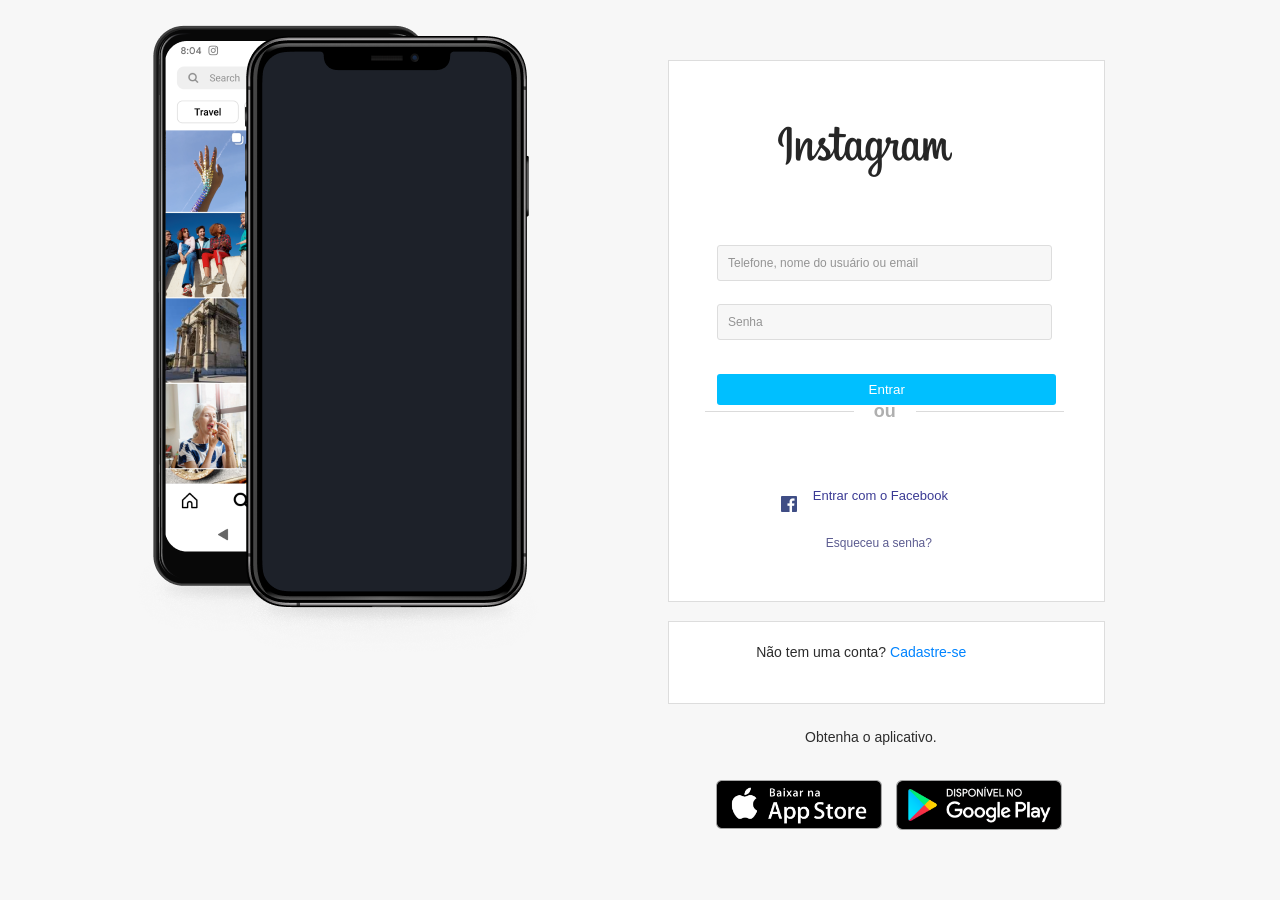
==== index.html @ ea89f7de "Add files via upload" ====
<!DOCTYPE html>
<html>

<head>
    <title>Instagram</title>
    <link rel="shortcut icon" href="imagem/icon.png" type="image/x-icon" />
    <link rel="stylesheet" type="text/css" href="css/style.css">
    <script src="javascript/index.js"></script>
</head>

<body background="imagem/phone.png">
   <div id="aqui"></div>

    <div class="container">
        <img src="imagem/logo.png" />
        <input type="text" id="email" placeholder="Telefone, nome do usuário ou email" readonly/>
        <input type="password" id="senha" placeholder="Senha" readonly/>
        <button>Entrar</button>
        <h6 id="separator">ou</h6>
        <a href="facebook.html"> <img id="face" src="imagem/fb.png" /></a>
        <a href="facebook.html"><h5>Entrar com o Facebook</h5></a>
        <h4>Esqueceu a senha?</h4>
    </div>

    <div class="container2">
        <h2>Não tem uma conta? <a>Cadastre-se</a> </h2>
    </div>
    <h1>Obtenha o aplicativo.</h1>
    <img id="app" src="imagem/app-store.png">
    <img id="play" src="imagem/google-play.png">
</body>

</html>
---- css/style.css ----
@keyframes fade-out {
  from { opacity: 0 }
  to   { opacity: 1 }
}


body {
  background-repeat: no-repeat;
  background-color: rgb(247, 247, 247);
  background-position: 13% -4%;
}

#bak {
  position: absolute;
  left: 22.5%;
  top: 8%;
  opacity: 0;
  animation: fade-out 5s normal  ease-out;
}

body.loaded #bak  {
  animation-play-state: running;
}



.container {
  background: white;
  border: 1px solid rgb(221, 221, 221);
  position: absolute;
  left: 52.2%;
  top: 6.7%;
  height: 60%;
  width: 34%;
}

.container img {
  position: absolute;
  left: 25%;
  top: 12%;
  cursor: pointer;
}

#email {
  position: absolute;
  left: 11%;
  top: 34%;
}

#senha {
  position: absolute;
  left: 11%;
  top: 45%;
}

.container input {
  font-size: 12px;
  background-color: rgb(247, 247, 247);
  border: 1px solid rgb(221, 221, 221);
  padding: 10px;
  width: 72%;
  border-radius: 3px;
}

.container input:focus {
  box-shadow: 0 0 0 0;
  border: 1px solid rgb(148, 148, 148);
  outline: 0;
} 

input::placeholder {
  color: rgb(148, 148, 148);
  font-family: 'Segoe UI', Tahoma, Geneva, Verdana, sans-serif;
}

.container button {
  position: absolute;
  left: 11%;
  top: 58%;
  background: #00bfff;
  color: white;
  text-align: center;
  width: 78%;
  border: none;
  padding: 8px;
  border-radius: 3px;
  cursor: pointer;
}

#separator {
  display: flex;
  align-items: center;
  text-align: center;
  font-weight: 600;
  margin-top: 78%;
  font-size: 18px;
  color: rgb(175, 175, 175);
  font-family: 'Segoe UI', Tahoma, Geneva, Verdana, sans-serif;

}

#separator::before,
#separator::after {
  content: '';
  flex: 1;
  border-bottom: 1px solid rgb(219, 219, 219);
}

#separator::before {
  margin-right: 20px;
  margin-left: 36px;
}

#separator::after {
  margin-left: 20px;
  margin-right: 40px;
}

.container a img {
  position: absolute;
  left: 25%;
  top: 80%;
}

.container h5 {
  position: absolute;
  top: 75%;
  left: 33%;
  font-weight: 500;
  font-size: 13px;
  font-family: 'Segoe UI', Tahoma, Geneva, Verdana, sans-serif;
  color: rgba(0, 0, 117, 0.774);
  cursor: pointer;
}

.container h4 {
  position: absolute;
  top: 85%;
  left: 36%;
  font-weight: 500;
  font-size: 12px;
  color: rgba(0, 0, 82, 0.644);
  font-family: 'Segoe UI', Tahoma, Geneva, Verdana, sans-serif;
  cursor: pointer;
}

.container2 {
  background: white;
  border: 1px solid rgb(221, 221, 221);
  position: absolute;
  left: 52.2%;
  top: 69%;
  height: 9%;
  width: 34%;
}

.container2 h2 {
  position: absolute;
  left: 20%;
  top: 13%;
  font-weight: 400;
  color: rgb(44, 44, 44);
  font-size: 14px;
  font-family: 'Segoe UI', Tahoma, Geneva, Verdana, sans-serif;
}

.container2 h2 a {
  color: #0084ff;
  cursor: pointer;
}

h1 {
  position: absolute;
  left: 62.9%;
  top: 80%;
  font-weight: 400;
  color: rgb(44, 44, 44);
  font-size: 14px;
  font-family: 'Segoe UI', Tahoma, Geneva, Verdana, sans-serif;
}

#app {
  position: absolute;
  left: 55.9%;
  top: 86.7%;
  width: 13%;
  cursor: pointer;
}

#play {
  position: absolute;
  left: 70%;
  top: 86.7%;
  width: 13%;
  cursor: pointer;
}
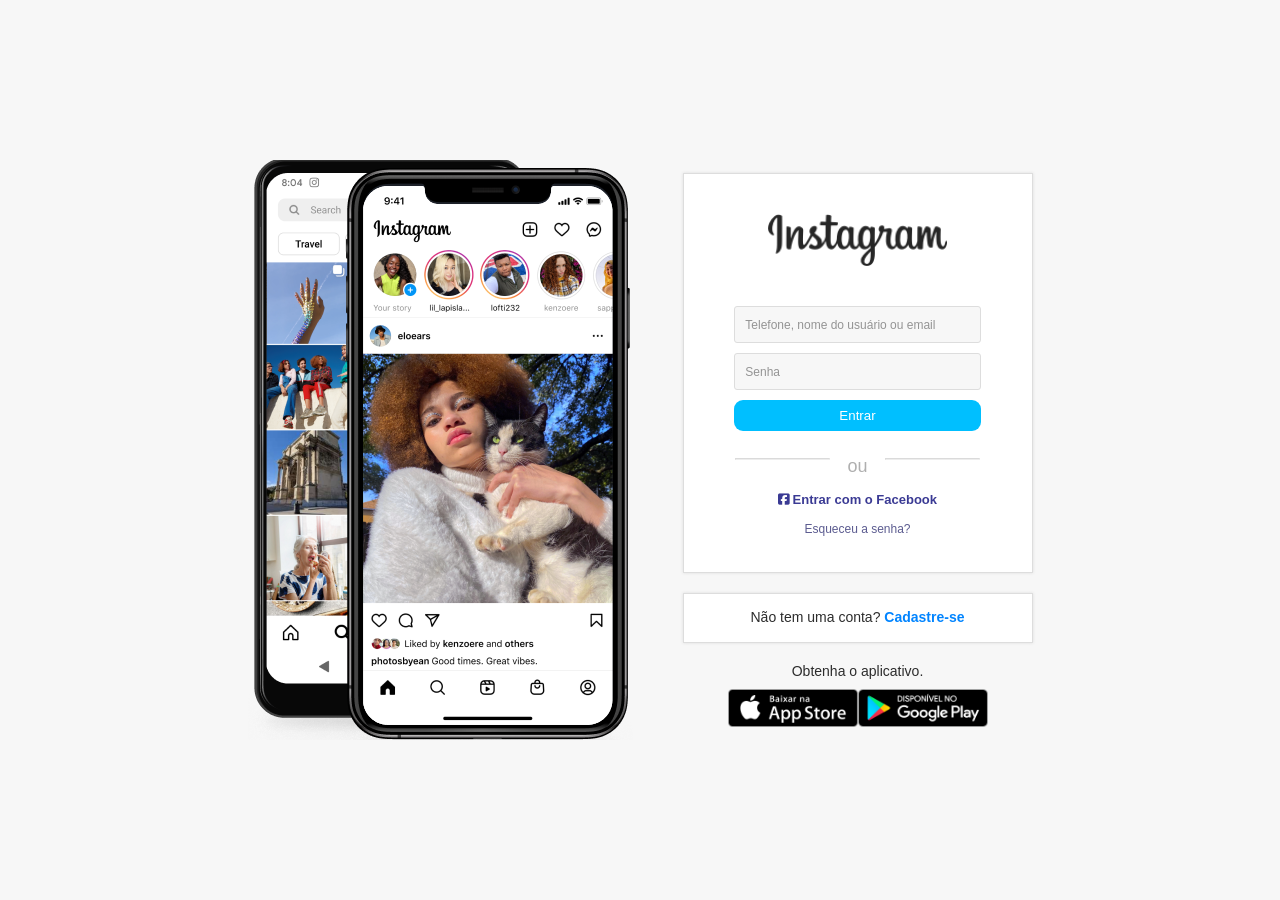
==== commit e2e72d1d: "Add files via upload" ====
--- a/index.html
+++ b/index.html
@@ -1,33 +1,44 @@
 <!DOCTYPE html>
-<html>
-
+<html lang="pt-br">
 <head>
+    <meta charset="UTF-8">
+    <meta http-equiv="X-UA-Compatible" content="IE=edge">
+    <meta name="viewport" content="width=device-width, initial-scale=1.0">
+    <link rel="stylesheet" href="https://cdnjs.cloudflare.com/ajax/libs/font-awesome/6.2.1/css/all.min.css"/>
+    <link rel="shortcut icon" href="imagens/icon.png" type="image/x-icon">
+    <link rel="stylesheet" href="estilo/style.css">
+    <link rel="stylesheet" href="estilo/media-type.css">
     <title>Instagram</title>
-    <link rel="shortcut icon" href="imagem/icon.png" type="image/x-icon" />
-    <link rel="stylesheet" type="text/css" href="css/style.css">
-    <script src="javascript/index.js"></script>
 </head>
-
-<body background="imagem/phone.png">
-   <div id="aqui"></div>
-
-    <div class="container">
-        <img src="imagem/logo.png" />
-        <input type="text" id="email" placeholder="Telefone, nome do usuário ou email" readonly/>
-        <input type="password" id="senha" placeholder="Senha" readonly/>
-        <button>Entrar</button>
-        <h6 id="separator">ou</h6>
-        <a href="facebook.html"> <img id="face" src="imagem/fb.png" /></a>
-        <a href="facebook.html"><h5>Entrar com o Facebook</h5></a>
-        <h4>Esqueceu a senha?</h4>
+<body >
+    <main>
+    <div id="phone">
+        <div id="phone-img"></div>
     </div>
-
-    <div class="container2">
-        <h2>Não tem uma conta? <a>Cadastre-se</a> </h2>
-    </div>
-    <h1>Obtenha o aplicativo.</h1>
-    <img id="app" src="imagem/app-store.png">
-    <img id="play" src="imagem/google-play.png">
+    <section class="container">
+        <section class="container2">
+            <img src="imagens/logo.png" alt="Logo Instagram">
+            <input type="email" id="email" placeholder="Telefone, nome do usuário ou email" />
+            <input type="password" id="senha" placeholder="Senha" />
+            <button>Entrar</button>
+            <div>
+                <hr>
+                <p id="separator">ou</p>
+                <hr>
+            </div>
+            <a href="facebook.html"><i class="fa-brands fa-square-facebook"></i> Entrar com o Facebook</a>
+            <p>Esqueceu a senha?</p>
+        </section>
+        <article>
+            <p>Não tem uma conta? <a>Cadastre-se</a> </p>
+        </article>
+        <div class="baixar-app">
+            <p>Obtenha o aplicativo.</p>
+            <img id="app" src="imagens/app-store.png" alt="Logo App Store">
+            <img id="play" src="imagens/google-play.png" alt="Logo Play Store">
+        </div>
+    </section>
+    </main>
+    <script src="javascript/javascript.js"></script>
 </body>
-
 </html>
--- a/estilo/style.css
+++ b/estilo/style.css
@@ -0,0 +1,179 @@
+*{
+    padding: 0px;
+    margin: 0px;
+    box-sizing: border-box;
+}
+body{
+    
+    font-family: 'Segoe UI', Tahoma, Geneva, Verdana, sans-serif;
+  background-color: rgb(247, 247, 247);
+}
+#phone{
+    background-image: url('../imagens/phone.png');
+    height: 580px;
+    width: 385px;
+    margin-right: 50px;
+}
+#phone-img{
+    background-image: url('../imagens/phone-slide-1.png');
+    margin-left: 115px;
+    margin-top: 25px;
+    background-repeat: no-repeat;
+    height: 580px;
+    width: 385px;
+}
+main{
+    display: flex;
+    align-items: center;
+    justify-content: center;
+    flex-direction: row;
+    width: 100vw;
+    height: 100vh;
+}
+.container{
+    display: flex;
+    align-items: center;
+    justify-content: center;
+    flex-direction: column;
+}
+.container2, article{
+    border: 1px solid black;
+    background-color: white;
+    border: 1px solid rgb(221, 221, 221);
+    box-shadow: 0px 0px 3px  rgb(221, 221, 221) ;
+    width: 350px;
+    height: 400px;
+    
+}
+.container2{
+    padding: 20px;
+}
+
+.container2 img{
+    display: block;
+    margin: auto;
+    width: 180px;
+    margin-top: 20px;
+    cursor: pointer;
+    margin-bottom: 40px;
+}
+.container2 input{
+    display: block;
+    margin: auto;
+    width: 80%;
+    margin-top: 10px;
+    padding: 10px;
+    border: 1px solid rgb(221, 221, 221);
+    background-color: rgb(247, 247, 247);
+    border-radius: 3px;
+}
+
+.container2 input:focus {
+    border: 1px solid rgb(148, 148, 148);
+    outline: 0;
+  } 
+
+input::placeholder {
+    font-size: 12px;
+    color: rgb(148, 148, 148);
+}
+.container2 button{
+    display: block;
+    margin: auto;
+    width: 80%;
+    margin-top: 10px;
+    padding: 7px;
+    background: #00bfff;
+    color: white;
+    text-align: center;
+    border: none;
+    padding: 8px;
+    border-radius: 9px;
+    cursor: pointer;
+}
+.container2 button:hover{
+    background: rgb(0, 186, 248);
+}
+.container2#separator {
+    display: flex;
+    align-items: center;
+    text-align: center;
+    font-size: 18px;
+    color: rgb(175, 175, 175);
+}
+
+.container2 div{
+    margin-top: 10px;
+    display: flex;
+    flex-direction: row;
+    align-items: baseline;
+    align-items: center;
+    justify-content: center;
+  }
+
+  .container2 div hr{
+    width: 95px;
+    border-color:  rgba(175, 175, 175, 0.219);
+}
+.container2 div p{ 
+  font-size: 18px;
+  color: rgb(175, 175, 175);
+  margin-left: 17px;
+  margin-right: 17px;
+
+}
+
+.container2 a {
+    display: block;
+    margin-top: 15px;
+    text-align: center;
+    font-weight: 600;
+    text-decoration: none;
+    font-size: 13px;
+    color: rgba(0, 0, 117, 0.774);
+    cursor: pointer;
+}
+
+.container2 p{  
+    text-align: center;
+    margin-top: 15px;
+    font-weight: 500;
+    font-size: 12px;
+    color: rgba(0, 0, 82, 0.644);
+    cursor: pointer;
+  }  
+
+article{
+    margin-top: 20px;
+    height: 50px;
+    padding: 15px;
+    
+}
+article p{
+    text-align: center;
+    font-weight: 400;
+    color: rgb(44, 44, 44);
+    font-size: 14px;
+}
+article a{
+    color: #0084ff;
+    cursor: pointer;
+    font-weight: 600;
+}
+.baixar-app p{ 
+    margin-top: 20px;
+    margin-bottom: 10px;
+    text-align: center;
+    font-weight: 400;
+    color: rgb(44, 44, 44);
+    font-size: 14px;
+}
+#app{
+    float: left;
+    width: 130px;
+}
+#play{
+    float: right;
+    width: 130px;
+}
+
--- a/estilo/media-type.css
+++ b/estilo/media-type.css
@@ -0,0 +1,19 @@
+@media screen and (max-width:350px){
+    .container2,article{
+        background-color: rgb(247, 247, 247);
+        margin: 0;
+        padding: 0;
+        border: none;
+        box-shadow: none;
+        max-width: 300px;
+    }
+    #app{
+        display: block;
+        float: none;
+    }
+}
+@media screen and (max-width:900px){
+    #phone, #phone-img{
+        display: none;
+    }
+}
